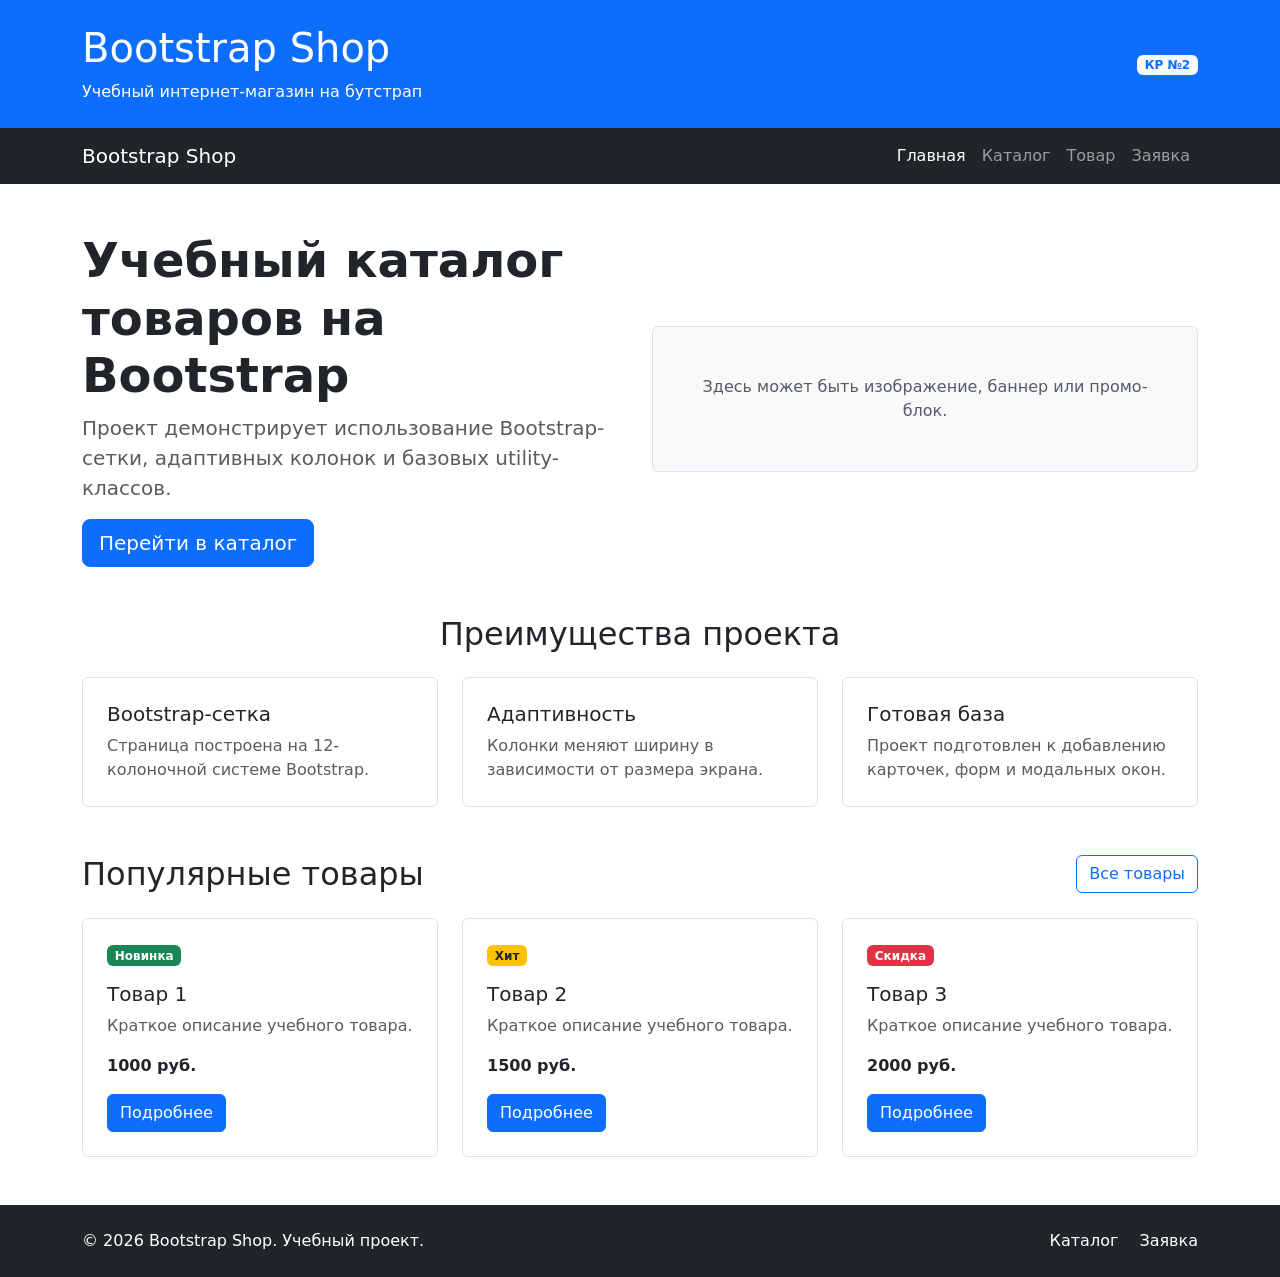
==== index.html @ 76765adb "practice 9 (1)" ====
<!doctype html>
<html lang="en">
  <head>
    <meta charset="UTF-8" />
    <meta name="viewport" content="width=device-width, initial-scale=1.0" />
    <title>Document</title>
    <link
      href="https://cdn.jsdelivr.net/npm/bootstrap@5.3.3/dist/css/bootstrap.min.css"
      rel="stylesheet"
    />
    <link rel="stylesheet" href="css/custom.css" />
  </head>
  <body>
    <header class="bg-primary text-white py-4">
      <div class="container">
        <div class="row align-items-center">
          <div class="col-12 col-md-8">
            <h1>Bootstrap Shop</h1>
            <p class="mb-0">Учебный интернет-магазин на бутстрап</p>
          </div>
          <div class="col-12 col-md-4 text-md-end mt-3 mt-md-0">
            <span class="badge bg-light text-primary">КР №2</span>
          </div>
        </div>
      </div>
    </header>
    <nav class="navbar navbar-expand-lg navbar-dark bg-dark">
      <div class="container">
        <a class="navbar-brand" href="index.html"> Bootstrap Shop </a>

        <!--Кнпока бургер-->
        <button
          class="navbar-toggler"
          type="button"
          data-bs-toggle="collapse"
          data-bs-target="#mainNavbar"
          aria-controls="mainNavbar"
          aria-expanded="false"
          aria-label="Переключить навигацию"
        >
          <span class="navbar-toggler-icon"></span>
        </button>

        <div class="collapse navbar-collapse" id="mainNavbar">
          <ul class="navbar-nav ms-auto">
            <li class="nav-item">
              <a class="nav-link active" aria-current="page" href="index.html"
                >Главная</a
              >
            </li>
            <li class="nav-item">
              <a class="nav-link" href="catalog.html">Каталог</a>
            </li>
            <li class="nav-item">
              <a class="nav-link" href="product.html">Товар</a>
            </li>
            <li class="nav-item">
              <a class="nav-link" href="order.html">Заявка</a>
            </li>
          </ul>
        </div>
      </div>
    </nav>

    <section class="container my-5">
      <div class="row align-items-center g-4">
        <div class="col-12 col-lg-6">
          <h2 class="display-5 fw-bold">
            Учебный каталог товаров на Bootstrap
          </h2>
          <p class="lead text-muted">
            Проект демонстрирует использование Bootstrap-сетки, адаптивных
            колонок и базовых utility-классов.
          </p>
          <a class="btn btn-primary btn-lg" href="catalog.html"
            >Перейти в каталог</a
          >
        </div>
        <div class="col-12 col-lg-6">
          <div class="p-5 bg-light border rounded text-center">
            <p class="mb-0 text-muted">
              Здесь может быть изображение, баннер или промо-блок.
            </p>
          </div>
        </div>
      </div>
    </section>

    <section class="container my-5">
      <h2 class="text-center mb-4">Преимущества проекта</h2>

      <div class="row g-4">
        <div class="col-12 col-md-4">
          <div class="p-4 border rounded h-100 bg-white">
            <h3 class="h5">Bootstrap-сетка</h3>
            <p class="mb-0 text-muted">
              Страница построена на 12-колоночной системе Bootstrap.
            </p>
          </div>
        </div>
        <div class="col-12 col-md-4">
          <div class="p-4 border rounded h-100 bg-white">
            <h3 class="h5">Адаптивность</h3>
            <p class="mb-0 text-muted">
              Колонки меняют ширину в зависимости от размера экрана.
            </p>
          </div>
        </div>
        <div class="col-12 col-md-4">
          <div class="p-4 border rounded h-100 bg-white">
            <h3 class="h5">Готовая база</h3>
            <p class="mb-0 text-muted">
              Проект подготовлен к добавлению карточек, форм и модальных окон.
            </p>
          </div>
        </div>
      </div>
    </section>

    <section class="container my-5">
      <div class="d-flex justify-content-between align-items-center mb-4">
        <h2 class="mb-0">Популярные товары</h2>
        <a class="btn btn-outline-primary" href="catalog.html">Все товары</a>
      </div>

      <div class="row g-4">
        <div class="col-12 col-md-6 col-lg-4">
          <div class="border rounded h-100 p-4">
            <span class="badge bg-success mb-3">Новинка</span>
            <h3 class="h5">Товар 1</h3>
            <p class="text-muted">Краткое описание учебного товара.</p>
            <p class="fw-bold mb-3">1000 руб.</p>
            <a class="btn btn-primary" href="product.html">Подробнее</a>
          </div>
        </div>

        <div class="col-12 col-md-6 col-lg-4">
          <div class="border rounded h-100 p-4">
            <span class="badge bg-warning text-dark mb-3">Хит</span>
            <h3 class="h5">Товар 2</h3>
            <p class="text-muted">Краткое описание учебного товара.</p>
            <p class="fw-bold mb-3">1500 руб.</p>
            <a class="btn btn-primary" href="product.html">Подробнее</a>
          </div>
        </div>

        <div class="col-12 col-md-6 col-lg-4">
          <div class="border rounded h-100 p-4">
            <span class="badge bg-danger mb-3">Скидка</span>
            <h3 class="h5">Товар 3</h3>
            <p class="text-muted">Краткое описание учебного товара.</p>
            <p class="fw-bold mb-3">2000 руб.</p>
            <a class="btn btn-primary" href="product.html">Подробнее</a>
          </div>
        </div>
      </div>
    </section>

    <footer class="bg-dark text-white py-4 mt-5">
      <div class="container">
        <div class="row align-items-center g-3">
          <div class="col-12 col-md-6">
            <p class="mb-0">&copy; 2026 Bootstrap Shop. Учебный проект.</p>
          </div>
          <div class="col-12 col-md-6 text-md-end">
            <a class="text-white text-decoration-none me-3" href="catalog.html">
              Каталог
            </a>
            <a class="text-white text-decoration-none" href="order.html">
              Заявка
            </a>
          </div>
        </div>
      </div>
    </footer>

    <script src="https://cdn.jsdelivr.net/npm/bootstrap@5.3.3/dist/js/bootstrap.bundle.min.js"></script>
  </body>
</html>
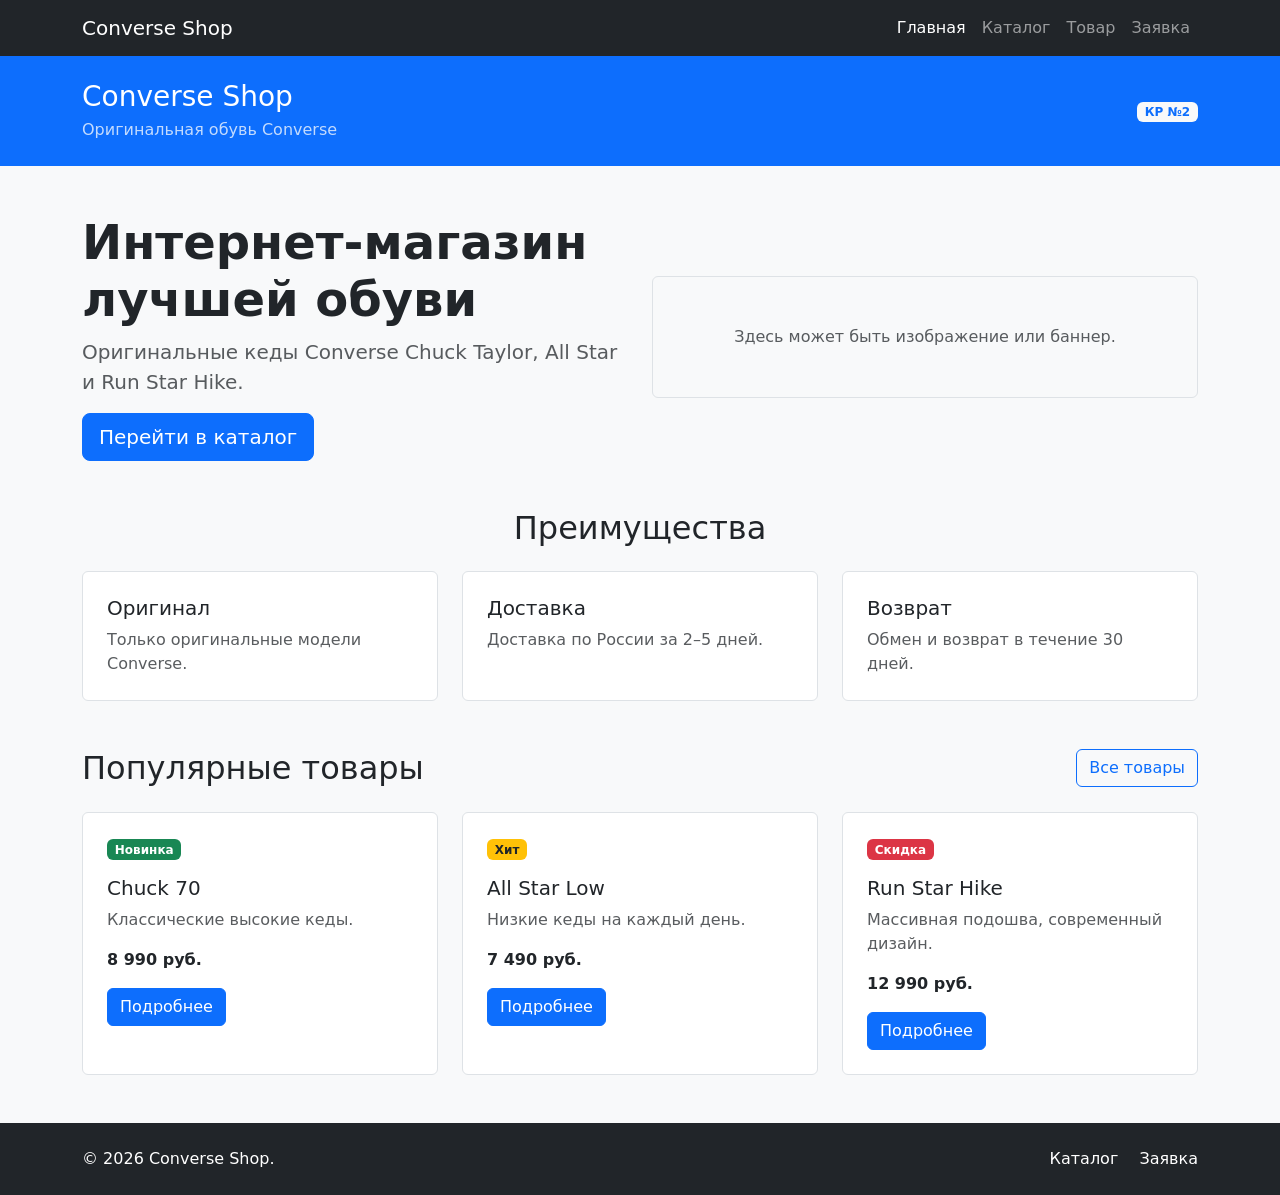
==== commit 5f41d82f: "practice 10 (2)" ====
--- a/index.html
+++ b/index.html
@@ -1,52 +1,31 @@
 <!doctype html>
-<html lang="en">
+<html lang="ru">
   <head>
     <meta charset="UTF-8" />
     <meta name="viewport" content="width=device-width, initial-scale=1.0" />
-    <title>Document</title>
+    <title>Главная - Converse Shop</title>
     <link
       href="https://cdn.jsdelivr.net/npm/bootstrap@5.3.3/dist/css/bootstrap.min.css"
       rel="stylesheet"
     />
     <link rel="stylesheet" href="css/custom.css" />
   </head>
-  <body>
-    <header class="bg-primary text-white py-4">
-      <div class="container">
-        <div class="row align-items-center">
-          <div class="col-12 col-md-8">
-            <h1>Bootstrap Shop</h1>
-            <p class="mb-0">Учебный интернет-магазин на бутстрап</p>
-          </div>
-          <div class="col-12 col-md-4 text-md-end mt-3 mt-md-0">
-            <span class="badge bg-light text-primary">КР №2</span>
-          </div>
-        </div>
-      </div>
-    </header>
+  <body class="bg-light">
     <nav class="navbar navbar-expand-lg navbar-dark bg-dark">
       <div class="container">
-        <a class="navbar-brand" href="index.html"> Bootstrap Shop </a>
-
-        <!--Кнпока бургер-->
+        <a class="navbar-brand" href="index.html">Converse Shop</a>
         <button
           class="navbar-toggler"
           type="button"
           data-bs-toggle="collapse"
           data-bs-target="#mainNavbar"
-          aria-controls="mainNavbar"
-          aria-expanded="false"
-          aria-label="Переключить навигацию"
         >
           <span class="navbar-toggler-icon"></span>
         </button>
-
         <div class="collapse navbar-collapse" id="mainNavbar">
           <ul class="navbar-nav ms-auto">
             <li class="nav-item">
-              <a class="nav-link active" aria-current="page" href="index.html"
-                >Главная</a
-              >
+              <a class="nav-link active" href="index.html">Главная</a>
             </li>
             <li class="nav-item">
               <a class="nav-link" href="catalog.html">Каталог</a>
@@ -62,15 +41,26 @@
       </div>
     </nav>
 
+    <header class="bg-primary text-white py-4">
+      <div class="container">
+        <div class="row align-items-center">
+          <div class="col-12 col-md-8">
+            <h1 class="h3 mb-1">Converse Shop</h1>
+            <p class="mb-0 opacity-75">Оригинальная обувь Converse</p>
+          </div>
+          <div class="col-12 col-md-4 text-md-end mt-3 mt-md-0">
+            <span class="badge bg-light text-primary">КР №2</span>
+          </div>
+        </div>
+      </div>
+    </header>
+
     <section class="container my-5">
       <div class="row align-items-center g-4">
         <div class="col-12 col-lg-6">
-          <h2 class="display-5 fw-bold">
-            Учебный каталог товаров на Bootstrap
-          </h2>
+          <h2 class="display-5 fw-bold">Интернет-магазин лучшей обуви</h2>
           <p class="lead text-muted">
-            Проект демонстрирует использование Bootstrap-сетки, адаптивных
-            колонок и базовых utility-классов.
+            Оригинальные кеды Converse Chuck Taylor, All Star и Run Star Hike.
           </p>
           <a class="btn btn-primary btn-lg" href="catalog.html"
             >Перейти в каталог</a
@@ -79,7 +69,7 @@
         <div class="col-12 col-lg-6">
           <div class="p-5 bg-light border rounded text-center">
             <p class="mb-0 text-muted">
-              Здесь может быть изображение, баннер или промо-блок.
+              Здесь может быть изображение или баннер.
             </p>
           </div>
         </div>
@@ -87,31 +77,24 @@
     </section>
 
     <section class="container my-5">
-      <h2 class="text-center mb-4">Преимущества проекта</h2>
-
+      <h2 class="text-center mb-4">Преимущества</h2>
       <div class="row g-4">
         <div class="col-12 col-md-4">
           <div class="p-4 border rounded h-100 bg-white">
-            <h3 class="h5">Bootstrap-сетка</h3>
-            <p class="mb-0 text-muted">
-              Страница построена на 12-колоночной системе Bootstrap.
-            </p>
+            <h3 class="h5">Оригинал</h3>
+            <p class="mb-0 text-muted">Только оригинальные модели Converse.</p>
           </div>
         </div>
         <div class="col-12 col-md-4">
           <div class="p-4 border rounded h-100 bg-white">
-            <h3 class="h5">Адаптивность</h3>
-            <p class="mb-0 text-muted">
-              Колонки меняют ширину в зависимости от размера экрана.
-            </p>
+            <h3 class="h5">Доставка</h3>
+            <p class="mb-0 text-muted">Доставка по России за 2–5 дней.</p>
           </div>
         </div>
         <div class="col-12 col-md-4">
           <div class="p-4 border rounded h-100 bg-white">
-            <h3 class="h5">Готовая база</h3>
-            <p class="mb-0 text-muted">
-              Проект подготовлен к добавлению карточек, форм и модальных окон.
-            </p>
+            <h3 class="h5">Возврат</h3>
+            <p class="mb-0 text-muted">Обмен и возврат в течение 30 дней.</p>
           </div>
         </div>
       </div>
@@ -122,34 +105,31 @@
         <h2 class="mb-0">Популярные товары</h2>
         <a class="btn btn-outline-primary" href="catalog.html">Все товары</a>
       </div>
-
       <div class="row g-4">
         <div class="col-12 col-md-6 col-lg-4">
-          <div class="border rounded h-100 p-4">
+          <div class="border rounded h-100 p-4 bg-white">
             <span class="badge bg-success mb-3">Новинка</span>
-            <h3 class="h5">Товар 1</h3>
-            <p class="text-muted">Краткое описание учебного товара.</p>
-            <p class="fw-bold mb-3">1000 руб.</p>
+            <h3 class="h5">Chuck 70</h3>
+            <p class="text-muted">Классические высокие кеды.</p>
+            <p class="fw-bold mb-3">8 990 руб.</p>
             <a class="btn btn-primary" href="product.html">Подробнее</a>
           </div>
         </div>
-
         <div class="col-12 col-md-6 col-lg-4">
-          <div class="border rounded h-100 p-4">
+          <div class="border rounded h-100 p-4 bg-white">
             <span class="badge bg-warning text-dark mb-3">Хит</span>
-            <h3 class="h5">Товар 2</h3>
-            <p class="text-muted">Краткое описание учебного товара.</p>
-            <p class="fw-bold mb-3">1500 руб.</p>
+            <h3 class="h5">All Star Low</h3>
+            <p class="text-muted">Низкие кеды на каждый день.</p>
+            <p class="fw-bold mb-3">7 490 руб.</p>
             <a class="btn btn-primary" href="product.html">Подробнее</a>
           </div>
         </div>
-
         <div class="col-12 col-md-6 col-lg-4">
-          <div class="border rounded h-100 p-4">
+          <div class="border rounded h-100 p-4 bg-white">
             <span class="badge bg-danger mb-3">Скидка</span>
-            <h3 class="h5">Товар 3</h3>
-            <p class="text-muted">Краткое описание учебного товара.</p>
-            <p class="fw-bold mb-3">2000 руб.</p>
+            <h3 class="h5">Run Star Hike</h3>
+            <p class="text-muted">Массивная подошва, современный дизайн.</p>
+            <p class="fw-bold mb-3">12 990 руб.</p>
             <a class="btn btn-primary" href="product.html">Подробнее</a>
           </div>
         </div>
@@ -160,15 +140,15 @@
       <div class="container">
         <div class="row align-items-center g-3">
           <div class="col-12 col-md-6">
-            <p class="mb-0">&copy; 2026 Bootstrap Shop. Учебный проект.</p>
+            <p class="mb-0">&copy; 2026 Converse Shop.</p>
           </div>
           <div class="col-12 col-md-6 text-md-end">
-            <a class="text-white text-decoration-none me-3" href="catalog.html">
-              Каталог
-            </a>
-            <a class="text-white text-decoration-none" href="order.html">
-              Заявка
-            </a>
+            <a class="text-white text-decoration-none me-3" href="catalog.html"
+              >Каталог</a
+            >
+            <a class="text-white text-decoration-none" href="order.html"
+              >Заявка</a
+            >
           </div>
         </div>
       </div>
--- a/css/custom.css
+++ b/css/custom.css
@@ -0,0 +1,8 @@
+.placeholder-image {
+  min-height: 320px;
+}
+
+.card-img-top {
+  height: 180px;
+  object-fit: cover;
+}
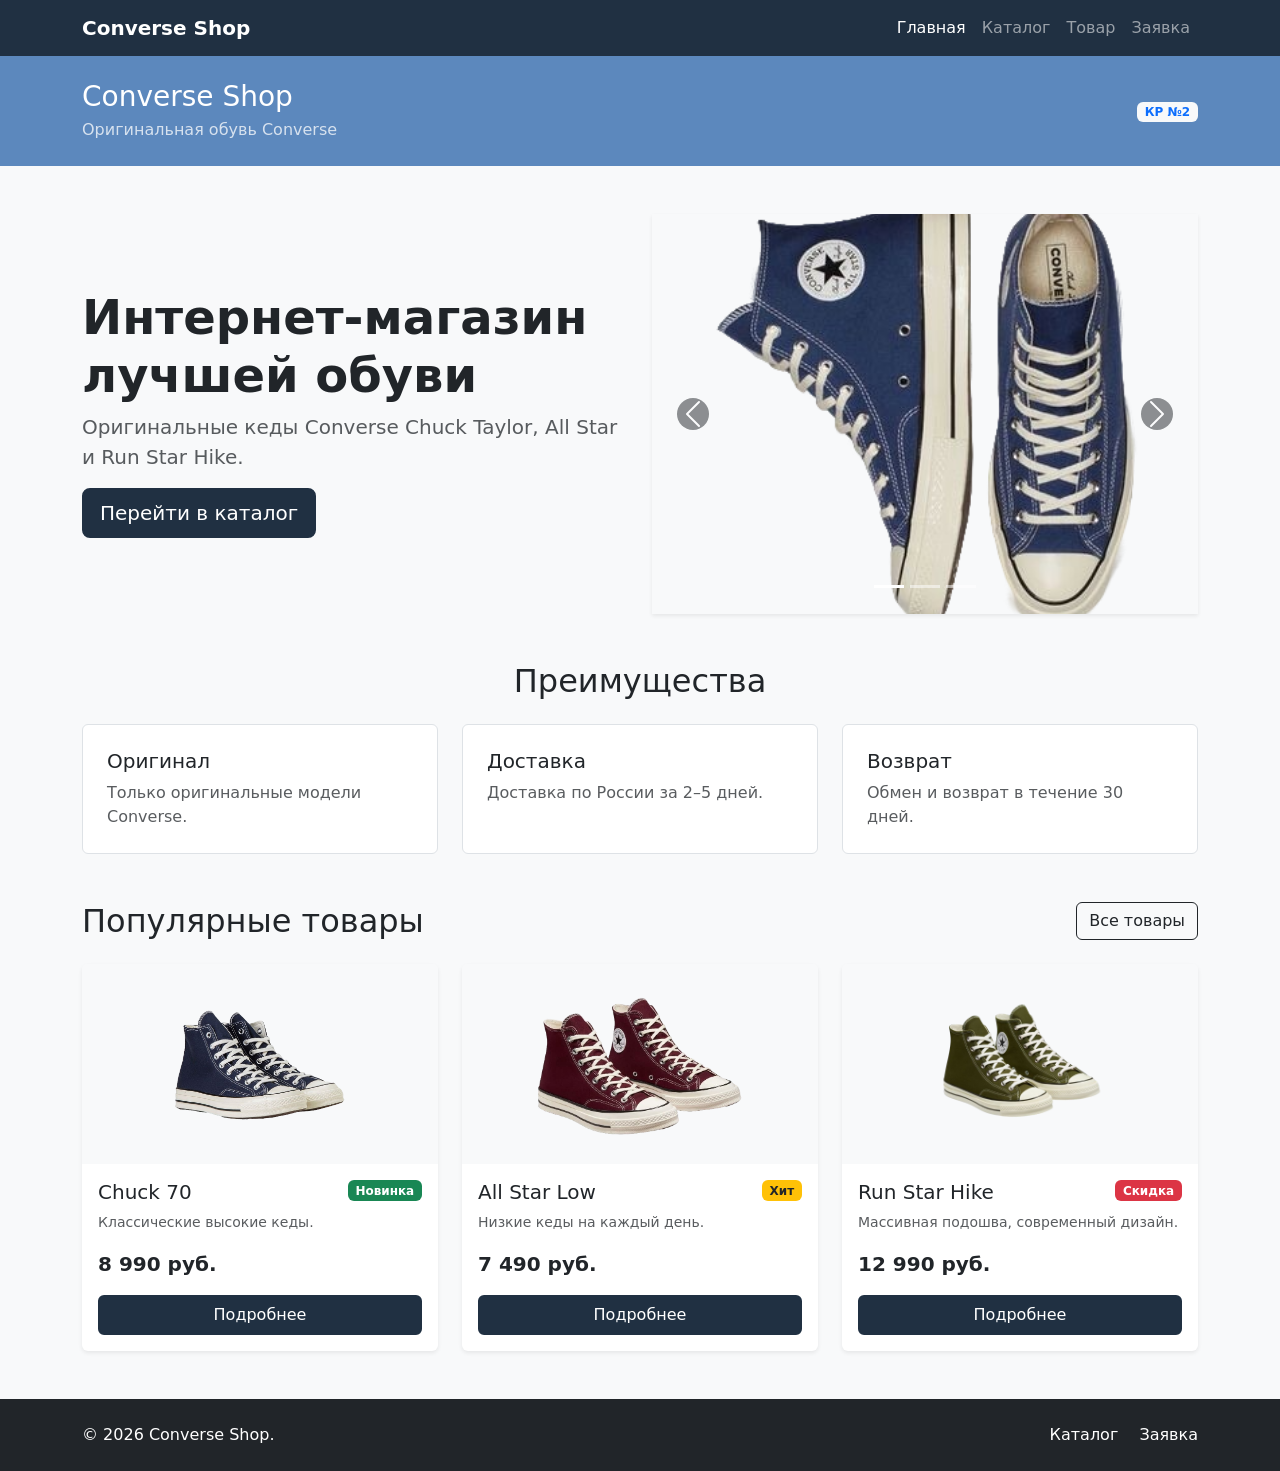
==== commit d69d0010: "изменения под мой стиль" ====
--- a/index.html
+++ b/index.html
@@ -4,16 +4,16 @@
     <meta charset="UTF-8" />
     <meta name="viewport" content="width=device-width, initial-scale=1.0" />
     <title>Главная - Converse Shop</title>
-    <link
-      href="https://cdn.jsdelivr.net/npm/bootstrap@5.3.3/dist/css/bootstrap.min.css"
-      rel="stylesheet"
-    />
+    <!-- Локальное подключение Bootstrap -->
+    <link rel="stylesheet" href="css/bootstrap.min.css" />
+    <!-- Свои стили -->
     <link rel="stylesheet" href="css/custom.css" />
   </head>
   <body class="bg-light">
-    <nav class="navbar navbar-expand-lg navbar-dark bg-dark">
+    <!-- Навигация -->
+    <nav class="navbar navbar-expand-lg navbar-dark bg-brand-dark">
       <div class="container">
-        <a class="navbar-brand" href="index.html">Converse Shop</a>
+        <a class="navbar-brand fw-bold" href="index.html">Converse Shop</a>
         <button
           class="navbar-toggler"
           type="button"
@@ -41,7 +41,8 @@
       </div>
     </nav>
 
-    <header class="bg-primary text-white py-4">
+    <!-- Шапка -->
+    <header class="bg-brand-header text-white py-4">
       <div class="container">
         <div class="row align-items-center">
           <div class="col-12 col-md-8">
@@ -55,6 +56,7 @@
       </div>
     </header>
 
+    <!-- Hero-блок с каруселью -->
     <section class="container my-5">
       <div class="row align-items-center g-4">
         <div class="col-12 col-lg-6">
@@ -62,20 +64,83 @@
           <p class="lead text-muted">
             Оригинальные кеды Converse Chuck Taylor, All Star и Run Star Hike.
           </p>
-          <a class="btn btn-primary btn-lg" href="catalog.html"
+          <a class="btn btn-brand btn-lg" href="catalog.html"
             >Перейти в каталог</a
           >
         </div>
         <div class="col-12 col-lg-6">
-          <div class="p-5 bg-light border rounded text-center">
-            <p class="mb-0 text-muted">
-              Здесь может быть изображение или баннер.
-            </p>
+          <div
+            id="heroCarousel"
+            class="carousel slide shadow-sm"
+            data-bs-ride="carousel"
+          >
+            <div class="carousel-indicators">
+              <button
+                type="button"
+                data-bs-target="#heroCarousel"
+                data-bs-slide-to="0"
+                class="active"
+              ></button>
+              <button
+                type="button"
+                data-bs-target="#heroCarousel"
+                data-bs-slide-to="1"
+              ></button>
+              <button
+                type="button"
+                data-bs-target="#heroCarousel"
+                data-bs-slide-to="2"
+              ></button>
+            </div>
+            <div class="carousel-inner rounded">
+              <div class="carousel-item active">
+                <img
+                  src="img/blue_converse-no-bg.png"
+                  class="d-block w-100 bg-light"
+                  alt="Converse 1"
+                />
+              </div>
+              <div class="carousel-item">
+                <img
+                  src="img/item_1_no_bg.png"
+                  class="d-block w-100 bg-light"
+                  alt="Converse 2"
+                />
+              </div>
+              <div class="carousel-item">
+                <img
+                  src="img/item_2_no_bg.png"
+                  class="d-block w-100 bg-light"
+                  alt="Converse 3"
+                />
+              </div>
+            </div>
+            <button
+              class="carousel-control-prev"
+              type="button"
+              data-bs-target="#heroCarousel"
+              data-bs-slide="prev"
+            >
+              <span
+                class="carousel-control-prev-icon bg-dark rounded-circle"
+              ></span>
+            </button>
+            <button
+              class="carousel-control-next"
+              type="button"
+              data-bs-target="#heroCarousel"
+              data-bs-slide="next"
+            >
+              <span
+                class="carousel-control-next-icon bg-dark rounded-circle"
+              ></span>
+            </button>
           </div>
         </div>
       </div>
     </section>
 
+    <!-- Преимущества -->
     <section class="container my-5">
       <h2 class="text-center mb-4">Преимущества</h2>
       <div class="row g-4">
@@ -100,42 +165,92 @@
       </div>
     </section>
 
+    <!-- Популярные товары -->
     <section class="container my-5">
       <div class="d-flex justify-content-between align-items-center mb-4">
         <h2 class="mb-0">Популярные товары</h2>
-        <a class="btn btn-outline-primary" href="catalog.html">Все товары</a>
-      </div>
+        <a class="btn btn-outline-dark" href="catalog.html">Все товары</a>
+      </div>
+
       <div class="row g-4">
+        <!-- Карточка 1 -->
         <div class="col-12 col-md-6 col-lg-4">
-          <div class="border rounded h-100 p-4 bg-white">
-            <span class="badge bg-success mb-3">Новинка</span>
-            <h3 class="h5">Chuck 70</h3>
-            <p class="text-muted">Классические высокие кеды.</p>
-            <p class="fw-bold mb-3">8 990 руб.</p>
-            <a class="btn btn-primary" href="product.html">Подробнее</a>
-          </div>
-        </div>
+          <div class="card h-100 shadow-sm border-0">
+            <img
+              src="img/item_1_no_bg.png"
+              class="card-img-top p-3 bg-light"
+              alt="Chuck 70"
+              style="height: 200px; object-fit: contain"
+            />
+            <div class="card-body d-flex flex-column">
+              <div
+                class="d-flex justify-content-between align-items-start mb-2"
+              >
+                <h3 class="h5 card-title mb-0">Chuck 70</h3>
+                <span class="badge bg-success">Новинка</span>
+              </div>
+              <p class="card-text text-muted small">
+                Классические высокие кеды.
+              </p>
+              <p class="fw-bold fs-5 mt-auto mb-3">8 990 руб.</p>
+              <a class="btn btn-brand w-100" href="product.html">Подробнее</a>
+            </div>
+          </div>
+        </div>
+
+        <!-- Карточка 2 -->
         <div class="col-12 col-md-6 col-lg-4">
-          <div class="border rounded h-100 p-4 bg-white">
-            <span class="badge bg-warning text-dark mb-3">Хит</span>
-            <h3 class="h5">All Star Low</h3>
-            <p class="text-muted">Низкие кеды на каждый день.</p>
-            <p class="fw-bold mb-3">7 490 руб.</p>
-            <a class="btn btn-primary" href="product.html">Подробнее</a>
-          </div>
-        </div>
+          <div class="card h-100 shadow-sm border-0">
+            <img
+              src="img/item_2_no_bg.png"
+              class="card-img-top p-3 bg-light"
+              alt="All Star Low"
+              style="height: 200px; object-fit: contain"
+            />
+            <div class="card-body d-flex flex-column">
+              <div
+                class="d-flex justify-content-between align-items-start mb-2"
+              >
+                <h3 class="h5 card-title mb-0">All Star Low</h3>
+                <span class="badge bg-warning text-dark">Хит</span>
+              </div>
+              <p class="card-text text-muted small">
+                Низкие кеды на каждый день.
+              </p>
+              <p class="fw-bold fs-5 mt-auto mb-3">7 490 руб.</p>
+              <a class="btn btn-brand w-100" href="product.html">Подробнее</a>
+            </div>
+          </div>
+        </div>
+
+        <!-- Карточка 3 -->
         <div class="col-12 col-md-6 col-lg-4">
-          <div class="border rounded h-100 p-4 bg-white">
-            <span class="badge bg-danger mb-3">Скидка</span>
-            <h3 class="h5">Run Star Hike</h3>
-            <p class="text-muted">Массивная подошва, современный дизайн.</p>
-            <p class="fw-bold mb-3">12 990 руб.</p>
-            <a class="btn btn-primary" href="product.html">Подробнее</a>
+          <div class="card h-100 shadow-sm border-0">
+            <img
+              src="img/item_3_no_bg.png"
+              class="card-img-top p-3 bg-light"
+              alt="Run Star Hike"
+              style="height: 200px; object-fit: contain"
+            />
+            <div class="card-body d-flex flex-column">
+              <div
+                class="d-flex justify-content-between align-items-start mb-2"
+              >
+                <h3 class="h5 card-title mb-0">Run Star Hike</h3>
+                <span class="badge bg-danger">Скидка</span>
+              </div>
+              <p class="card-text text-muted small">
+                Массивная подошва, современный дизайн.
+              </p>
+              <p class="fw-bold fs-5 mt-auto mb-3">12 990 руб.</p>
+              <a class="btn btn-brand w-100" href="product.html">Подробнее</a>
+            </div>
           </div>
         </div>
       </div>
     </section>
 
+    <!-- Футер -->
     <footer class="bg-dark text-white py-4 mt-5">
       <div class="container">
         <div class="row align-items-center g-3">
@@ -154,6 +269,7 @@
       </div>
     </footer>
 
-    <script src="https://cdn.jsdelivr.net/npm/bootstrap@5.3.3/dist/js/bootstrap.bundle.min.js"></script>
+    <!-- Локальное подключение JS Bootstrap -->
+    <script src="js/bootstrap.bundle.min.js"></script>
   </body>
 </html>
--- a/css/custom.css
+++ b/css/custom.css
@@ -6,3 +6,45 @@
   height: 180px;
   object-fit: cover;
 }
+
+/* Фирменные цвета Converse Shop */
+.bg-brand-dark {
+  background-color: rgb(32, 48, 66) !important; /* Твой темно-синий */
+  color: white !important;
+}
+
+.bg-brand-header {
+  background-color: rgb(92, 136, 189) !important; /* Твой голубой */
+  color: white !important;
+}
+
+.btn-brand {
+  background-color: rgb(32, 48, 66);
+  color: white;
+  border: 2px solid rgb(32, 48, 66);
+}
+
+.btn-brand:hover {
+  background-color: white;
+  color: rgb(32, 48, 66);
+  border-color: rgb(32, 48, 66);
+}
+
+/* Красивые карточки */
+.card {
+  transition:
+    transform 0.2s,
+    box-shadow 0.2s;
+}
+
+.card:hover {
+  transform: translateY(-5px);
+  box-shadow: 0 10px 20px rgba(0, 0, 0, 0.1) !important;
+}
+
+/* Карусель - чтобы картинки не скакали */
+.carousel-item img {
+  height: 400px;
+  object-fit: cover;
+  border-radius: 12px;
+}
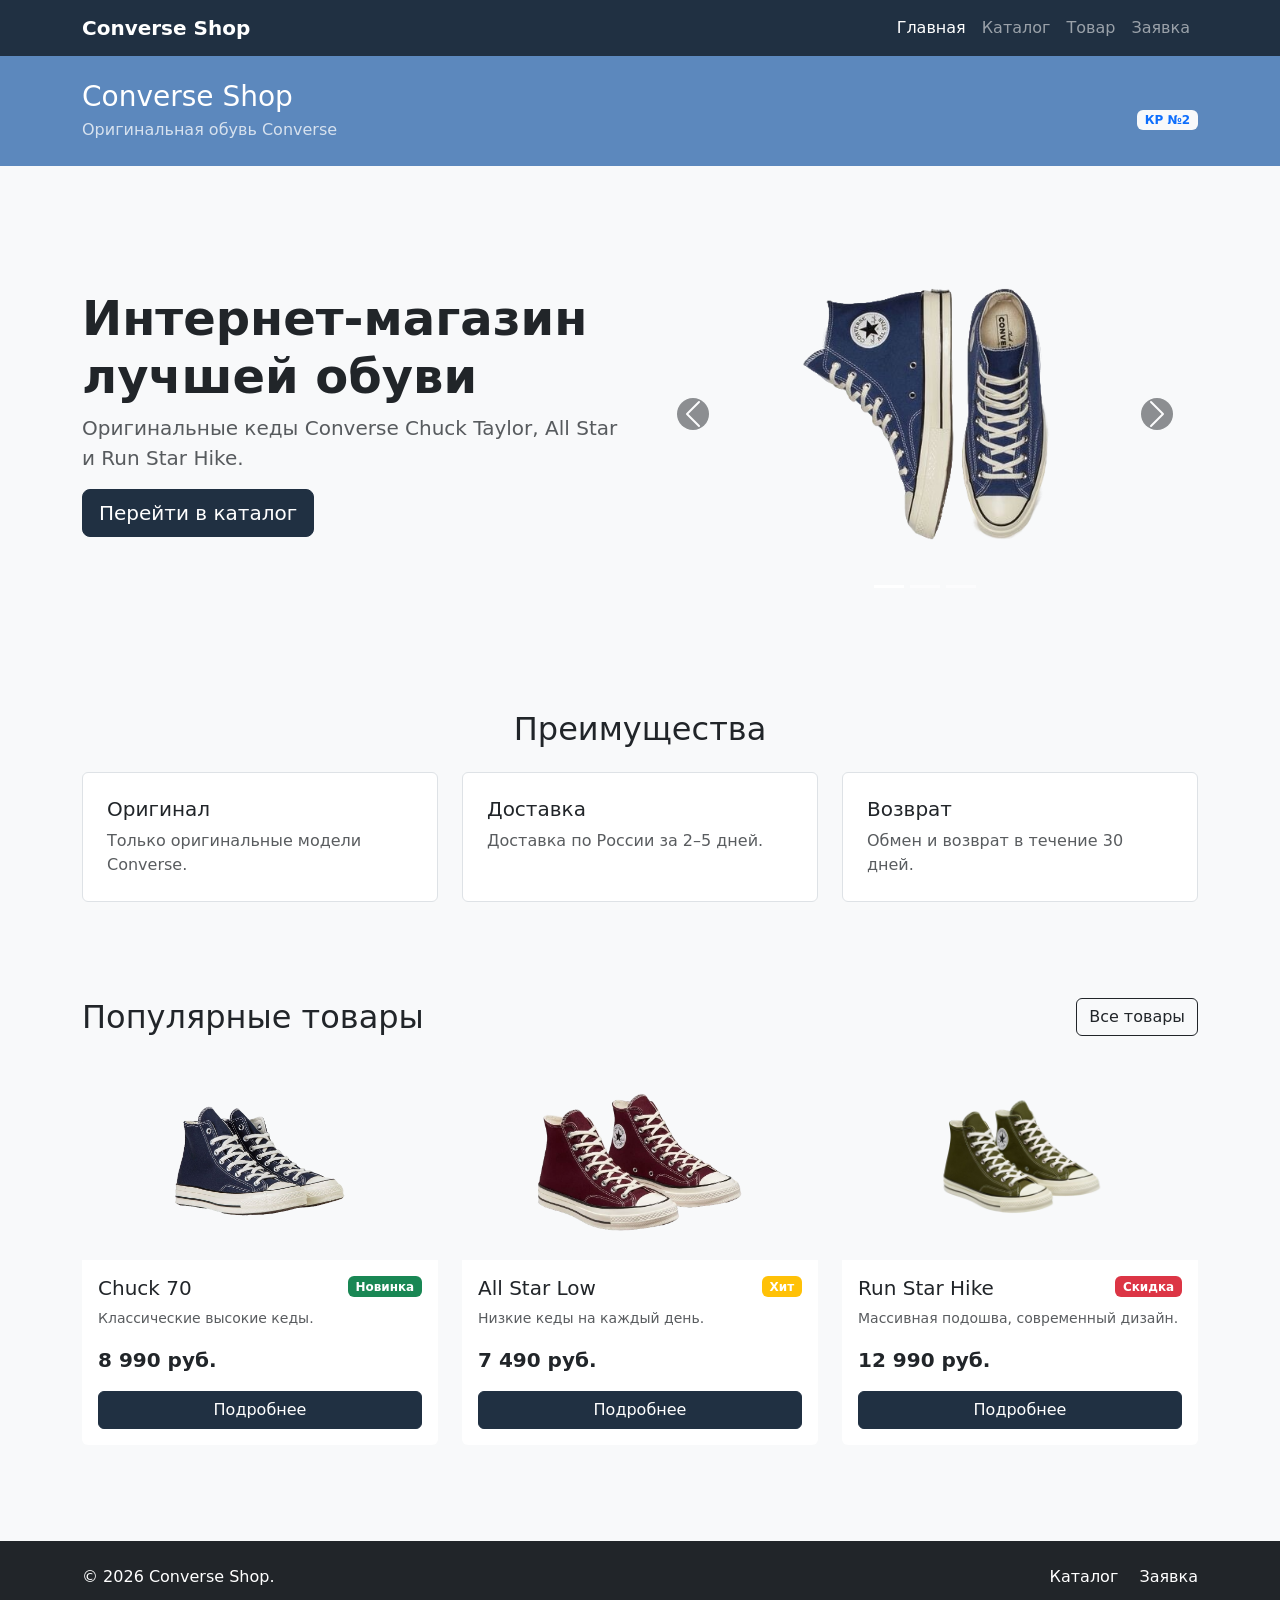
==== commit 14dd2415: "финальные изменения" ====
--- a/index.html
+++ b/index.html
@@ -4,16 +4,15 @@
     <meta charset="UTF-8" />
     <meta name="viewport" content="width=device-width, initial-scale=1.0" />
     <title>Главная - Converse Shop</title>
-    <!-- Локальное подключение Bootstrap -->
     <link rel="stylesheet" href="css/bootstrap.min.css" />
-    <!-- Свои стили -->
     <link rel="stylesheet" href="css/custom.css" />
   </head>
   <body class="bg-light">
-    <!-- Навигация -->
     <nav class="navbar navbar-expand-lg navbar-dark bg-brand-dark">
+      <!--container ограничивает ширину и центрирует-->
       <div class="container">
         <a class="navbar-brand fw-bold" href="index.html">Converse Shop</a>
+        <!--Бургерная кнопка на мобильных экранах-->
         <button
           class="navbar-toggler"
           type="button"
@@ -22,9 +21,11 @@
         >
           <span class="navbar-toggler-icon"></span>
         </button>
+        <!--класс collapse позволяет сворачивать меню-->
         <div class="collapse navbar-collapse" id="mainNavbar">
           <ul class="navbar-nav ms-auto">
             <li class="nav-item">
+              <!--active класс - указывает на текущую страницу-->
               <a class="nav-link active" href="index.html">Главная</a>
             </li>
             <li class="nav-item">
@@ -41,7 +42,6 @@
       </div>
     </nav>
 
-    <!-- Шапка -->
     <header class="bg-brand-header text-white py-4">
       <div class="container">
         <div class="row align-items-center">
@@ -49,14 +49,13 @@
             <h1 class="h3 mb-1">Converse Shop</h1>
             <p class="mb-0 opacity-75">Оригинальная обувь Converse</p>
           </div>
-          <div class="col-12 col-md-4 text-md-end mt-3 mt-md-0">
+          <div class="col-12 col-md-4 text-md-end mt-3">
             <span class="badge bg-light text-primary">КР №2</span>
           </div>
         </div>
       </div>
     </header>
 
-    <!-- Hero-блок с каруселью -->
     <section class="container my-5">
       <div class="row align-items-center g-4">
         <div class="col-12 col-lg-6">
@@ -69,11 +68,7 @@
           >
         </div>
         <div class="col-12 col-lg-6">
-          <div
-            id="heroCarousel"
-            class="carousel slide shadow-sm"
-            data-bs-ride="carousel"
-          >
+          <div id="heroCarousel" class="carousel slide" data-bs-ride="carousel">
             <div class="carousel-indicators">
               <button
                 type="button"
@@ -97,7 +92,7 @@
                 <img
                   src="img/blue_converse-no-bg.png"
                   class="d-block w-100 bg-light"
-                  alt="Converse 1"
+                  alt="Синие кеды Converse"
                 />
               </div>
               <div class="carousel-item">
@@ -140,7 +135,6 @@
       </div>
     </section>
 
-    <!-- Преимущества -->
     <section class="container my-5">
       <h2 class="text-center mb-4">Преимущества</h2>
       <div class="row g-4">
@@ -165,7 +159,6 @@
       </div>
     </section>
 
-    <!-- Популярные товары -->
     <section class="container my-5">
       <div class="d-flex justify-content-between align-items-center mb-4">
         <h2 class="mb-0">Популярные товары</h2>
@@ -173,14 +166,12 @@
       </div>
 
       <div class="row g-4">
-        <!-- Карточка 1 -->
         <div class="col-12 col-md-6 col-lg-4">
-          <div class="card h-100 shadow-sm border-0">
+          <div class="card h-100 border-0">
             <img
               src="img/item_1_no_bg.png"
               class="card-img-top p-3 bg-light"
               alt="Chuck 70"
-              style="height: 200px; object-fit: contain"
             />
             <div class="card-body d-flex flex-column">
               <div
@@ -198,21 +189,19 @@
           </div>
         </div>
 
-        <!-- Карточка 2 -->
         <div class="col-12 col-md-6 col-lg-4">
-          <div class="card h-100 shadow-sm border-0">
+          <div class="card h-100 border-0">
             <img
               src="img/item_2_no_bg.png"
               class="card-img-top p-3 bg-light"
               alt="All Star Low"
-              style="height: 200px; object-fit: contain"
             />
             <div class="card-body d-flex flex-column">
               <div
                 class="d-flex justify-content-between align-items-start mb-2"
               >
                 <h3 class="h5 card-title mb-0">All Star Low</h3>
-                <span class="badge bg-warning text-dark">Хит</span>
+                <span class="badge bg-warning">Хит</span>
               </div>
               <p class="card-text text-muted small">
                 Низкие кеды на каждый день.
@@ -223,14 +212,12 @@
           </div>
         </div>
 
-        <!-- Карточка 3 -->
         <div class="col-12 col-md-6 col-lg-4">
-          <div class="card h-100 shadow-sm border-0">
+          <div class="card h-100 border-0">
             <img
               src="img/item_3_no_bg.png"
               class="card-img-top p-3 bg-light"
               alt="Run Star Hike"
-              style="height: 200px; object-fit: contain"
             />
             <div class="card-body d-flex flex-column">
               <div
@@ -250,7 +237,6 @@
       </div>
     </section>
 
-    <!-- Футер -->
     <footer class="bg-dark text-white py-4 mt-5">
       <div class="container">
         <div class="row align-items-center g-3">
@@ -269,7 +255,6 @@
       </div>
     </footer>
 
-    <!-- Локальное подключение JS Bootstrap -->
     <script src="js/bootstrap.bundle.min.js"></script>
   </body>
 </html>
--- a/css/custom.css
+++ b/css/custom.css
@@ -1,50 +1,56 @@
-.placeholder-image {
-  min-height: 320px;
+body {
+  min-height: 100vh;
+  display: flex;
+  flex-direction: column;
 }
 
-.card-img-top {
-  height: 180px;
-  object-fit: cover;
+main {
+  flex: 1;
 }
 
-/* Фирменные цвета Converse Shop */
 .bg-brand-dark {
-  background-color: rgb(32, 48, 66) !important; /* Твой темно-синий */
-  color: white !important;
+  background-color: rgb(32, 48, 66);
 }
-
 .bg-brand-header {
-  background-color: rgb(92, 136, 189) !important; /* Твой голубой */
-  color: white !important;
+  background-color: rgb(92, 136, 189);
 }
-
+.text-brand-dark {
+  color: rgb(32, 48, 66);
+}
 .btn-brand {
   background-color: rgb(32, 48, 66);
   color: white;
-  border: 2px solid rgb(32, 48, 66);
+  border: 1px solid rgb(32, 48, 66);
 }
-
 .btn-brand:hover {
   background-color: white;
   color: rgb(32, 48, 66);
   border-color: rgb(32, 48, 66);
 }
 
-/* Красивые карточки */
+/* Анимация карточек */
 .card {
   transition:
     transform 0.2s,
     box-shadow 0.2s;
 }
-
 .card:hover {
   transform: translateY(-5px);
-  box-shadow: 0 10px 20px rgba(0, 0, 0, 0.1) !important;
+  box-shadow: 0 8px 16px rgba(0, 0, 0, 0.1);
 }
 
-/* Карусель - чтобы картинки не скакали */
+/* Изображения в карусели */
 .carousel-item img {
   height: 400px;
-  object-fit: cover;
-  border-radius: 12px;
+  object-fit: contain;
 }
+/* Изображения в карточках каталога */
+.card-img-top {
+  height: 200px;
+  object-fit: contain;
+}
+/* Большое изображение на странице товара */
+.product-image {
+  max-height: 400px;
+  object-fit: contain;
+}
